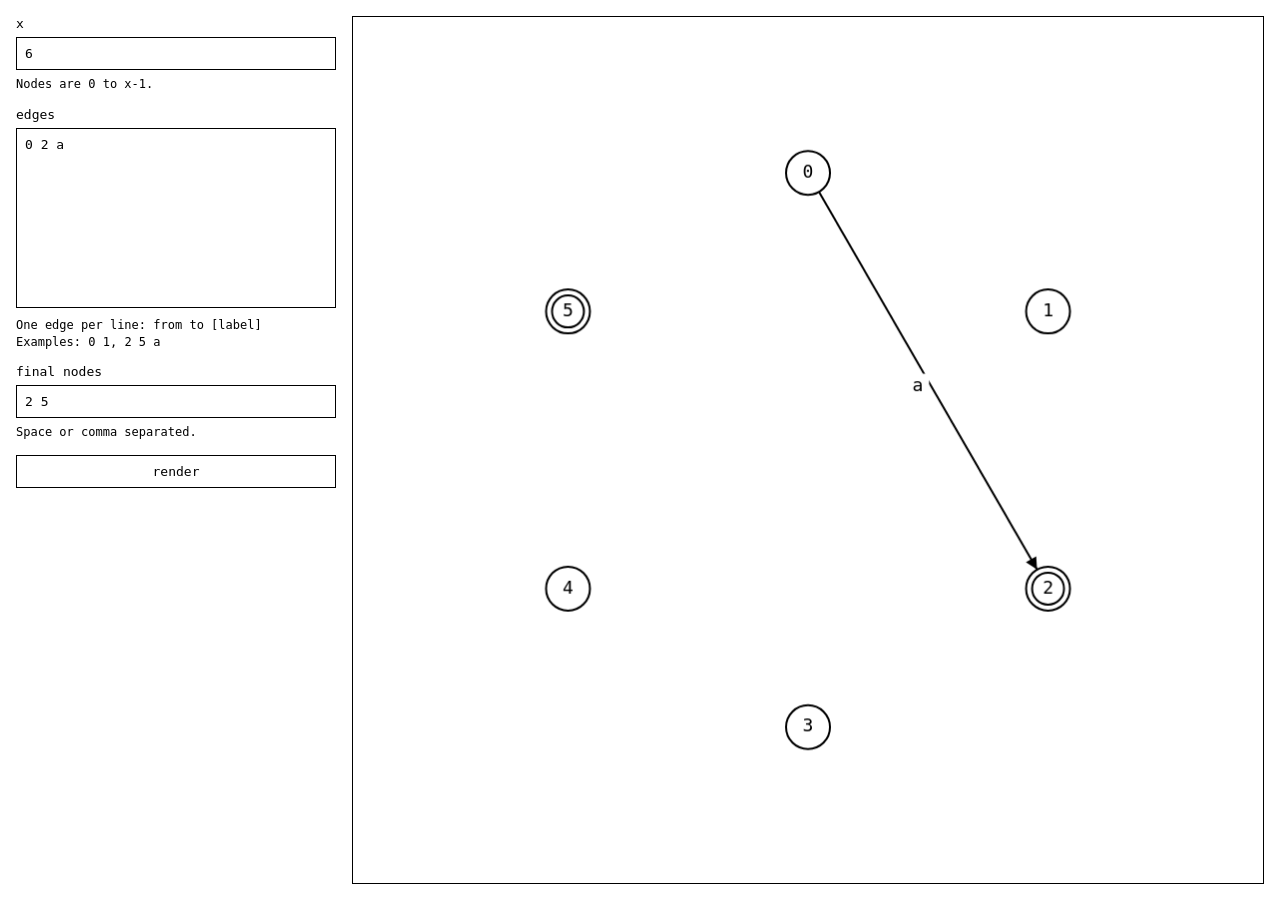
==== index.html @ d3e677e3 "alo" ====
<!doctype html>
<html lang="en">
<head>
  <meta charset="UTF-8" />
  <meta name="viewport" content="width=device-width, initial-scale=1.0" />
  <title>Minimal Graph Editor</title>
  <link rel="stylesheet" href="styles.css" />
</head>
<body>
  <div class="app">
    <div class="panel">
      <div class="field">
        <label for="nodeCount">x</label>
        <input id="nodeCount" type="number" min="1" value="6" />
        <div class="hint">Nodes are 0 to x-1.</div>
      </div>

      <div class="field">
        <label for="edgesInput">edges</label>
        <textarea id="edgesInput">0 2 a</textarea>
        <div class="hint">
          One edge per line: <code>from to [label]</code><br />
          Examples: <code>0 1</code>, <code>2 5 a</code>
        </div>
      </div>

      <div class="field">
        <label for="finalNodesInput">final nodes</label>
        <input id="finalNodesInput" type="text" value="2 5" />
        <div class="hint">Space or comma separated.</div>
      </div>

      <button id="renderBtn" type="button">render</button>
    </div>

    <div class="canvas-wrap">
      <canvas id="graphCanvas" width="1000" height="700"></canvas>
    </div>
  </div>

  <script src="script.js"></script>
</body>
</html>
---- styles.css ----
* {
  box-sizing: border-box;
}

body {
  margin: 0;
  font-family: monospace;
  background: #fff;
  color: #000;
}

.app {
  display: flex;
  gap: 16px;
  padding: 16px;
  height: 100vh;
}

.panel {
  width: 320px;
  display: flex;
  flex-direction: column;
  gap: 14px;
}

.field label {
  display: block;
  margin-bottom: 6px;
}

input,
textarea,
button {
  width: 100%;
  border: 1px solid #000;
  background: #fff;
  color: #000;
  font: inherit;
  padding: 8px;
}

textarea {
  resize: none;
  min-height: 180px;
}

button {
  cursor: pointer;
}

.hint {
  margin-top: 6px;
  font-size: 12px;
  line-height: 1.4;
}

.canvas-wrap {
  flex: 1;
  min-width: 0;
  display: flex;
}

canvas {
  width: 100%;
  height: 100%;
  border: 1px solid #000;
  display: block;
  background: #fff;
}
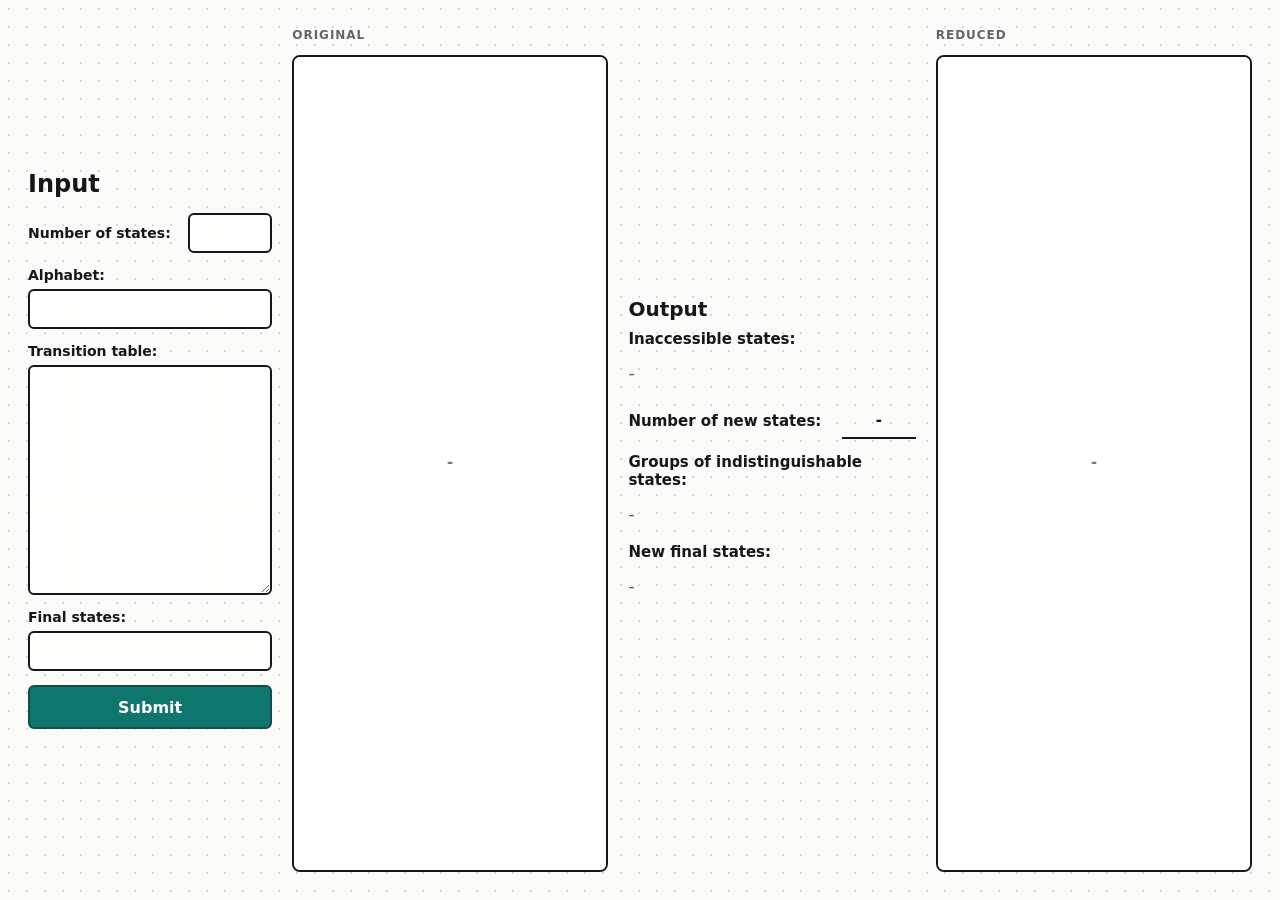
==== commit eceb448a: "folder" ====
--- a/index.html
+++ b/index.html
@@ -3,41 +3,82 @@
 <head>
   <meta charset="UTF-8" />
   <meta name="viewport" content="width=device-width, initial-scale=1.0" />
-  <title>Minimal Graph Editor</title>
-  <link rel="stylesheet" href="styles.css" />
+  <title>DFA Reduction</title>
+  <link rel="stylesheet" href="styles/styles.css" />
 </head>
 <body>
-  <div class="app">
-    <div class="panel">
-      <div class="field">
-        <label for="nodeCount">x</label>
-        <input id="nodeCount" type="number" min="1" value="6" />
-        <div class="hint">Nodes are 0 to x-1.</div>
+  <main class="board">
+    <section class="input-panel panel" aria-labelledby="inputTitle">
+      <div class="panel-heading">
+        <h1 id="inputTitle">Input</h1>
       </div>
 
-      <div class="field">
-        <label for="edgesInput">edges</label>
-        <textarea id="edgesInput">0 2 a</textarea>
-        <div class="hint">
-          One edge per line: <code>from to [label]</code><br />
-          Examples: <code>0 1</code>, <code>2 5 a</code>
+      <form id="dfaForm" class="dfa-form">
+        <label class="field compact">
+          <span>Number of states:</span>
+          <input id="stateCount" name="stateCount" type="number" required />
+        </label>
+
+        <label class="field">
+          <span>Alphabet:</span>
+          <input id="alphabet" name="alphabet" type="text" required />
+        </label>
+
+        <label class="field">
+          <span>Transition table:</span>
+          <textarea id="transitionTable" name="transitionTable" spellcheck="false" required></textarea>
+        </label>
+
+        <label class="field">
+          <span>Final states:</span>
+          <input id="finalStates" name="finalStates" type="text" />
+        </label>
+
+        <button id="submitBtn" type="submit">Submit</button>
+      </form>
+    </section>
+
+    <section class="graph-panel panel" aria-labelledby="originalTitle">
+      <div class="panel-heading inline">
+        <p class="eyebrow">Original</p>
+      </div>
+      <canvas id="originalCanvas" width="720" height="720"></canvas>
+    </section>
+
+    <section class="output-panel panel" aria-labelledby="outputTitle">
+      <div class="panel-heading inline">
+        <h2 id="outputTitle">Output</h2>
+      </div>
+
+      <div class="result-stack">
+        <div class="result-block">
+          <span>Inaccessible states:</span>
+          <div id="inaccessibleStates" class="code-block empty">-</div>
+        </div>
+        <div class="result-row">
+          <span>Number of new states:</span>
+          <strong id="newStateCount">-</strong>
+        </div>
+        <div class="result-block">
+          <span>Groups of indistinguishable states:</span>
+          <div id="groupsList" class="code-block empty">Submit a DFA to see groups.</div>
+        </div>
+        <div class="result-block">
+          <span>New final states:</span>
+          <div id="newFinalStates" class="code-block empty">-</div>
         </div>
       </div>
+    </section>
 
-      <div class="field">
-        <label for="finalNodesInput">final nodes</label>
-        <input id="finalNodesInput" type="text" value="2 5" />
-        <div class="hint">Space or comma separated.</div>
+    <section class="graph-panel panel" aria-labelledby="reducedTitle">
+      <div class="panel-heading inline">
+        <p class="eyebrow">Reduced</p>
       </div>
+      <canvas id="reducedCanvas" width="720" height="720"></canvas>
+    </section>
+  </main>
 
-      <button id="renderBtn" type="button">render</button>
-    </div>
-
-    <div class="canvas-wrap">
-      <canvas id="graphCanvas" width="1000" height="700"></canvas>
-    </div>
-  </div>
-
-  <script src="script.js"></script>
+  <script src="scripts/graph.js"></script>
+  <script src="scripts/script.js"></script>
 </body>
-</html>+</html>
--- a/styles/styles.css
+++ b/styles/styles.css
@@ -0,0 +1,236 @@
+* {
+  box-sizing: border-box;
+}
+
+:root {
+  --ink: #171717;
+  --muted: #656565;
+  --line: #cfcfcf;
+  --panel: rgba(255, 255, 255, 0.9);
+  --accent: #0f766e;
+  --accent-dark: #134e4a;
+  --danger: #b42318;
+}
+
+body {
+  margin: 0;
+  min-height: 100vh;
+  font-family: Inter, ui-sans-serif, system-ui, -apple-system, BlinkMacSystemFont, "Segoe UI", sans-serif;
+  color: var(--ink);
+  background-color: #fbfbfa;
+  background-image: radial-gradient(#d9d9d6 1px, transparent 1px);
+  background-size: 18px 18px;
+}
+
+.board {
+  min-height: 100vh;
+  display: grid;
+  grid-template-columns: minmax(220px, 0.85fr) minmax(280px, 1.1fr) minmax(260px, 1fr) minmax(280px, 1.1fr);
+  gap: 20px;
+  padding: 28px;
+  align-items: stretch;
+}
+
+.panel {
+  min-width: 0;
+}
+
+.input-panel,
+.output-panel {
+  align-self: center;
+}
+
+.panel-heading {
+  margin-bottom: 16px;
+}
+
+.panel-heading.inline {
+  display: flex;
+  align-items: baseline;
+  justify-content: space-between;
+  gap: 12px;
+  margin-bottom: 10px;
+}
+
+.eyebrow {
+  margin: 0 0 3px;
+  color: var(--muted);
+  font-size: 12px;
+  font-weight: 700;
+  letter-spacing: 0.08em;
+  text-transform: uppercase;
+}
+
+h1,
+h2 {
+  margin: 0;
+  font-size: 24px;
+  line-height: 1.1;
+}
+
+h2 {
+  font-size: 20px;
+}
+
+.dfa-form,
+.result-stack {
+  display: flex;
+  flex-direction: column;
+  gap: 14px;
+}
+
+.field {
+  display: grid;
+  gap: 6px;
+  font-size: 14px;
+  font-weight: 700;
+}
+
+.field.compact {
+  grid-template-columns: minmax(0, 1fr) 84px;
+  align-items: center;
+}
+
+.field.compact span {
+  grid-column: 1;
+}
+
+.field.compact input {
+  grid-column: 2;
+}
+
+input,
+textarea,
+button,
+.code-block {
+  width: 100%;
+  border: 2px solid var(--ink);
+  border-radius: 6px;
+  background: var(--panel);
+  color: var(--ink);
+  font: inherit;
+}
+
+input,
+textarea {
+  padding: 10px 11px;
+}
+
+textarea {
+  min-height: 230px;
+  resize: vertical;
+  font-family: "Cascadia Mono", Consolas, monospace;
+  line-height: 1.45;
+}
+
+button {
+  min-height: 44px;
+  padding: 10px 14px;
+  border-color: var(--accent-dark);
+  background: var(--accent);
+  color: #fff;
+  font-weight: 800;
+  cursor: pointer;
+}
+
+button:disabled {
+  cursor: wait;
+  opacity: 0.68;
+}
+
+.graph-panel {
+  display: flex;
+  flex-direction: column;
+  min-height: 560px;
+}
+
+canvas {
+  display: block;
+  width: 100%;
+  flex: 1;
+  min-height: 520px;
+  border: 2px solid var(--ink);
+  border-radius: 8px;
+  background: rgba(255, 255, 255, 0.94);
+}
+
+.result-row,
+.result-block {
+  display: grid;
+  gap: 7px;
+  font-size: 15px;
+  font-weight: 700;
+}
+
+.result-row {
+  grid-template-columns: minmax(0, 1fr) auto;
+  align-items: center;
+}
+
+.result-row strong {
+  min-width: 74px;
+  padding: 8px 10px;
+  border-bottom: 2px solid var(--ink);
+  text-align: center;
+  font-family: "Cascadia Mono", Consolas, monospace;
+}
+
+.code-block {
+  min-height: 0;
+  padding: 4px 0 0;
+  border: 0;
+  border-radius: 0;
+  background: transparent;
+  white-space: pre-wrap;
+  font-family: "Cambria Math", Cambria, Georgia, serif;
+  font-size: 18px;
+  font-weight: 500;
+  line-height: 1.65;
+}
+
+.code-block.empty {
+  color: var(--muted);
+}
+
+.math-state {
+  font-style: italic;
+}
+
+.math-state sub {
+  font-style: normal;
+  font-size: 0.72em;
+}
+
+.math-set {
+  white-space: normal;
+}
+
+.math-symbol {
+  font-family: "Cambria Math", Cambria, Georgia, serif;
+}
+
+.error-text {
+  color: var(--danger);
+}
+
+@media (max-width: 1180px) {
+  .board {
+    grid-template-columns: minmax(230px, 0.9fr) minmax(320px, 1.2fr);
+  }
+
+  .output-panel {
+    align-self: stretch;
+  }
+}
+
+@media (max-width: 760px) {
+  .board {
+    grid-template-columns: 1fr;
+    padding: 18px;
+  }
+
+  .graph-panel,
+  canvas {
+    min-height: 420px;
+  }
+}
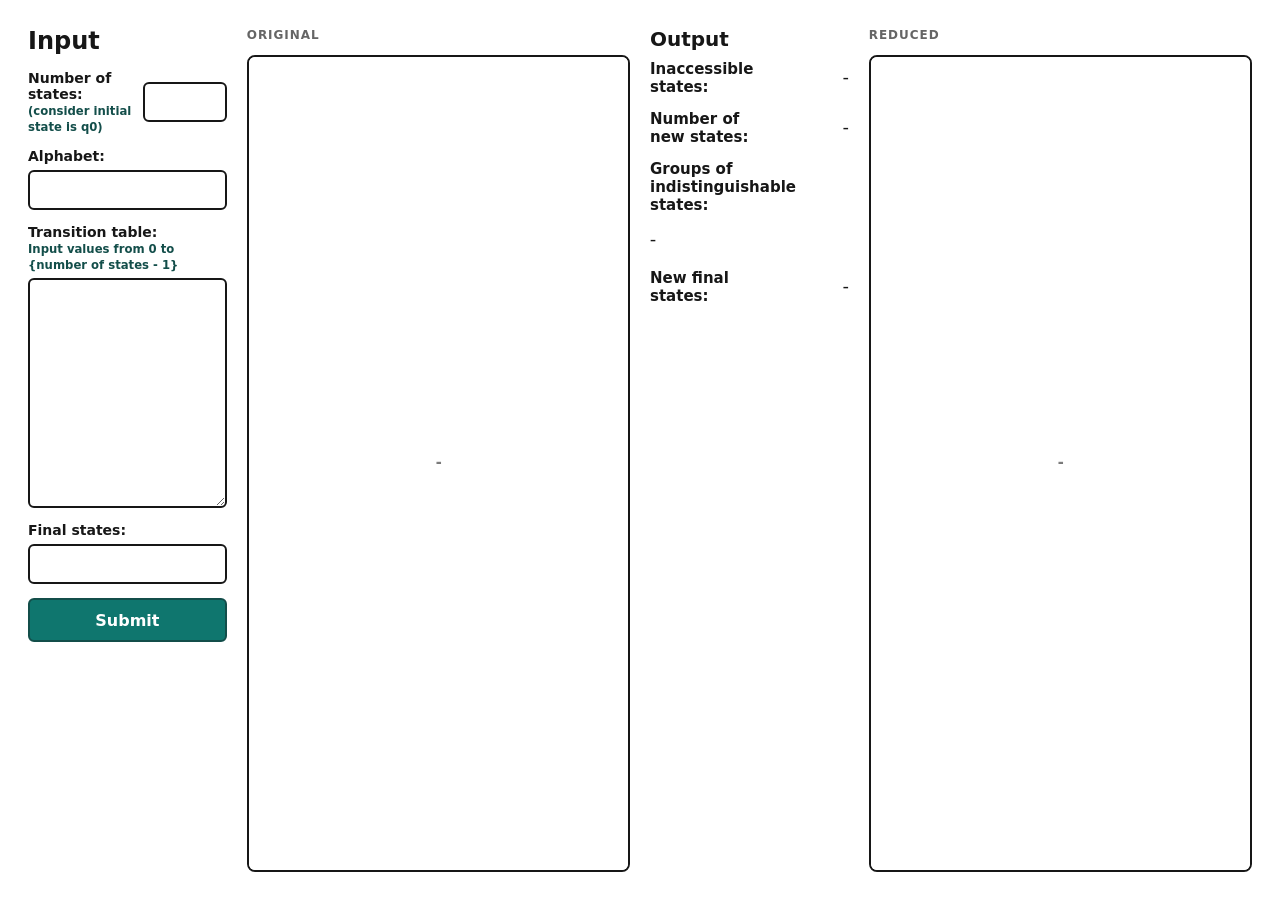
==== commit 4a34949e: "changes: styling" ====
--- a/index.html
+++ b/index.html
@@ -15,8 +15,8 @@
 
       <form id="dfaForm" class="dfa-form">
         <label class="field compact">
-          <span>Number of states:</span>
-          <input id="stateCount" name="stateCount" type="number" required />
+          <span>Number of states:<br /><small>(consider initial state is q0)</small></span>
+          <input id="stateCount" name="stateCount" required />
         </label>
 
         <label class="field">
@@ -25,7 +25,7 @@
         </label>
 
         <label class="field">
-          <span>Transition table:</span>
+          <span>Transition table:<br/><small>Input values from 0 to {number of states - 1}</small></span>
           <textarea id="transitionTable" name="transitionTable" spellcheck="false" required></textarea>
         </label>
 
@@ -51,19 +51,19 @@
       </div>
 
       <div class="result-stack">
-        <div class="result-block">
+        <div class="result-row">
           <span>Inaccessible states:</span>
           <div id="inaccessibleStates" class="code-block empty">-</div>
         </div>
         <div class="result-row">
           <span>Number of new states:</span>
-          <strong id="newStateCount">-</strong>
+          <div id="newStateCount" class="code-block empty">-</div>
         </div>
         <div class="result-block">
           <span>Groups of indistinguishable states:</span>
           <div id="groupsList" class="code-block empty">Submit a DFA to see groups.</div>
         </div>
-        <div class="result-block">
+        <div class="result-row">
           <span>New final states:</span>
           <div id="newFinalStates" class="code-block empty">-</div>
         </div>
--- a/styles/styles.css
+++ b/styles/styles.css
@@ -17,15 +17,13 @@
   min-height: 100vh;
   font-family: Inter, ui-sans-serif, system-ui, -apple-system, BlinkMacSystemFont, "Segoe UI", sans-serif;
   color: var(--ink);
-  background-color: #fbfbfa;
-  background-image: radial-gradient(#d9d9d6 1px, transparent 1px);
-  background-size: 18px 18px;
+  background: #fff;
 }
 
 .board {
   min-height: 100vh;
   display: grid;
-  grid-template-columns: minmax(220px, 0.85fr) minmax(280px, 1.1fr) minmax(260px, 1fr) minmax(280px, 1.1fr);
+  grid-template-columns: minmax(190px, 0.7fr) minmax(340px, 1.35fr) minmax(190px, 0.7fr) minmax(340px, 1.35fr);
   gap: 20px;
   padding: 28px;
   align-items: stretch;
@@ -37,7 +35,7 @@
 
 .input-panel,
 .output-panel {
-  align-self: center;
+  align-self: start;
 }
 
 .panel-heading {
@@ -97,6 +95,11 @@
 
 .field.compact input {
   grid-column: 2;
+}
+
+.field small {
+  color: var(--accent-dark);
+  font-weight: 700;
 }
 
 input,
@@ -167,12 +170,10 @@
   align-items: center;
 }
 
-.result-row strong {
+.result-row .code-block {
   min-width: 74px;
-  padding: 8px 10px;
-  border-bottom: 2px solid var(--ink);
-  text-align: center;
-  font-family: "Cascadia Mono", Consolas, monospace;
+  padding-top: 0;
+  text-align: right;
 }
 
 .code-block {
@@ -189,7 +190,7 @@
 }
 
 .code-block.empty {
-  color: var(--muted);
+  color: var(--ink);
 }
 
 .math-state {
@@ -215,7 +216,7 @@
 
 @media (max-width: 1180px) {
   .board {
-    grid-template-columns: minmax(230px, 0.9fr) minmax(320px, 1.2fr);
+    grid-template-columns: minmax(210px, 0.75fr) minmax(360px, 1.35fr);
   }
 
   .output-panel {
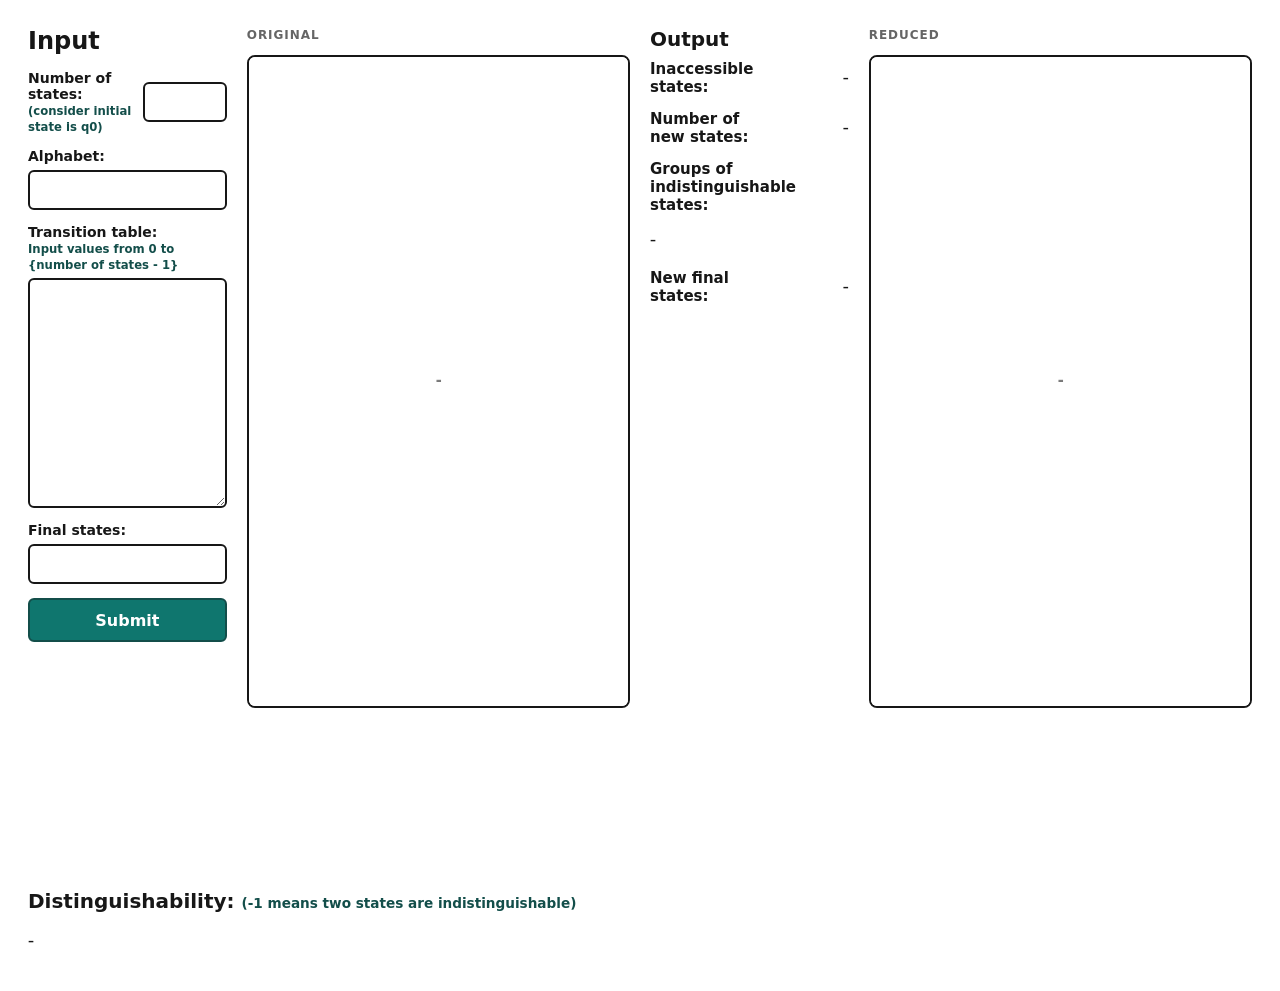
==== commit 0db3b67c: "change: add distinguishability output" ====
--- a/index.html
+++ b/index.html
@@ -76,6 +76,13 @@
       </div>
       <canvas id="reducedCanvas" width="720" height="720"></canvas>
     </section>
+
+    <section class="distinguishability-panel panel" aria-labelledby="distinguishabilityTitle">
+      <div class="panel-heading inline">
+        <h2 id="distinguishabilityTitle">Distinguishability: <small>(-1 means two states are indistinguishable)</small></h2>
+      </div>
+      <div id="distinguishabilityBoard" class="distinguishability-board empty">-</div>
+    </section>
   </main>
 
   <script src="scripts/graph.js"></script>
--- a/styles/styles.css
+++ b/styles/styles.css
@@ -36,6 +36,18 @@
 .input-panel,
 .output-panel {
   align-self: start;
+}
+
+.distinguishability-panel {
+  grid-column: 1 / -1;
+  min-width: 0;
+  margin-top: 18vh;
+}
+
+.distinguishability-panel small {
+  color: var(--accent-dark);
+  font-size: 0.68em;
+  font-weight: 700;
 }
 
 .panel-heading {
@@ -144,14 +156,14 @@
 .graph-panel {
   display: flex;
   flex-direction: column;
-  min-height: 560px;
+  min-height: 680px;
 }
 
 canvas {
   display: block;
   width: 100%;
   flex: 1;
-  min-height: 520px;
+  min-height: 640px;
   border: 2px solid var(--ink);
   border-radius: 8px;
   background: rgba(255, 255, 255, 0.94);
@@ -210,6 +222,52 @@
   font-family: "Cambria Math", Cambria, Georgia, serif;
 }
 
+.distinguishability-board {
+  display: grid;
+  gap: 9px;
+  overflow-x: auto;
+  max-width: 100%;
+  padding: 8px 0 12px;
+}
+
+.distinguishability-board.empty {
+  display: block;
+  font-family: "Cambria Math", Cambria, Georgia, serif;
+  font-size: 18px;
+  font-weight: 500;
+}
+
+.distinguishability-row {
+  display: flex;
+  gap: 12px;
+  min-width: max-content;
+}
+
+.distinguishability-cell {
+  display: grid;
+  grid-template-columns: auto 22px;
+  align-items: baseline;
+  gap: 7px;
+  min-width: 102px;
+  padding: 5px 6px;
+  border-bottom: 1px solid var(--line);
+  font-family: "Cambria Math", Cambria, Georgia, serif;
+  font-size: 18px;
+  font-weight: 500;
+  line-height: 1.35;
+}
+
+.distinguishability-pair {
+  white-space: nowrap;
+}
+
+.distinguishability-value {
+  font-family: "Cascadia Mono", Consolas, monospace;
+  font-size: 15px;
+  font-weight: 700;
+  text-align: right;
+}
+
 .error-text {
   color: var(--danger);
 }
